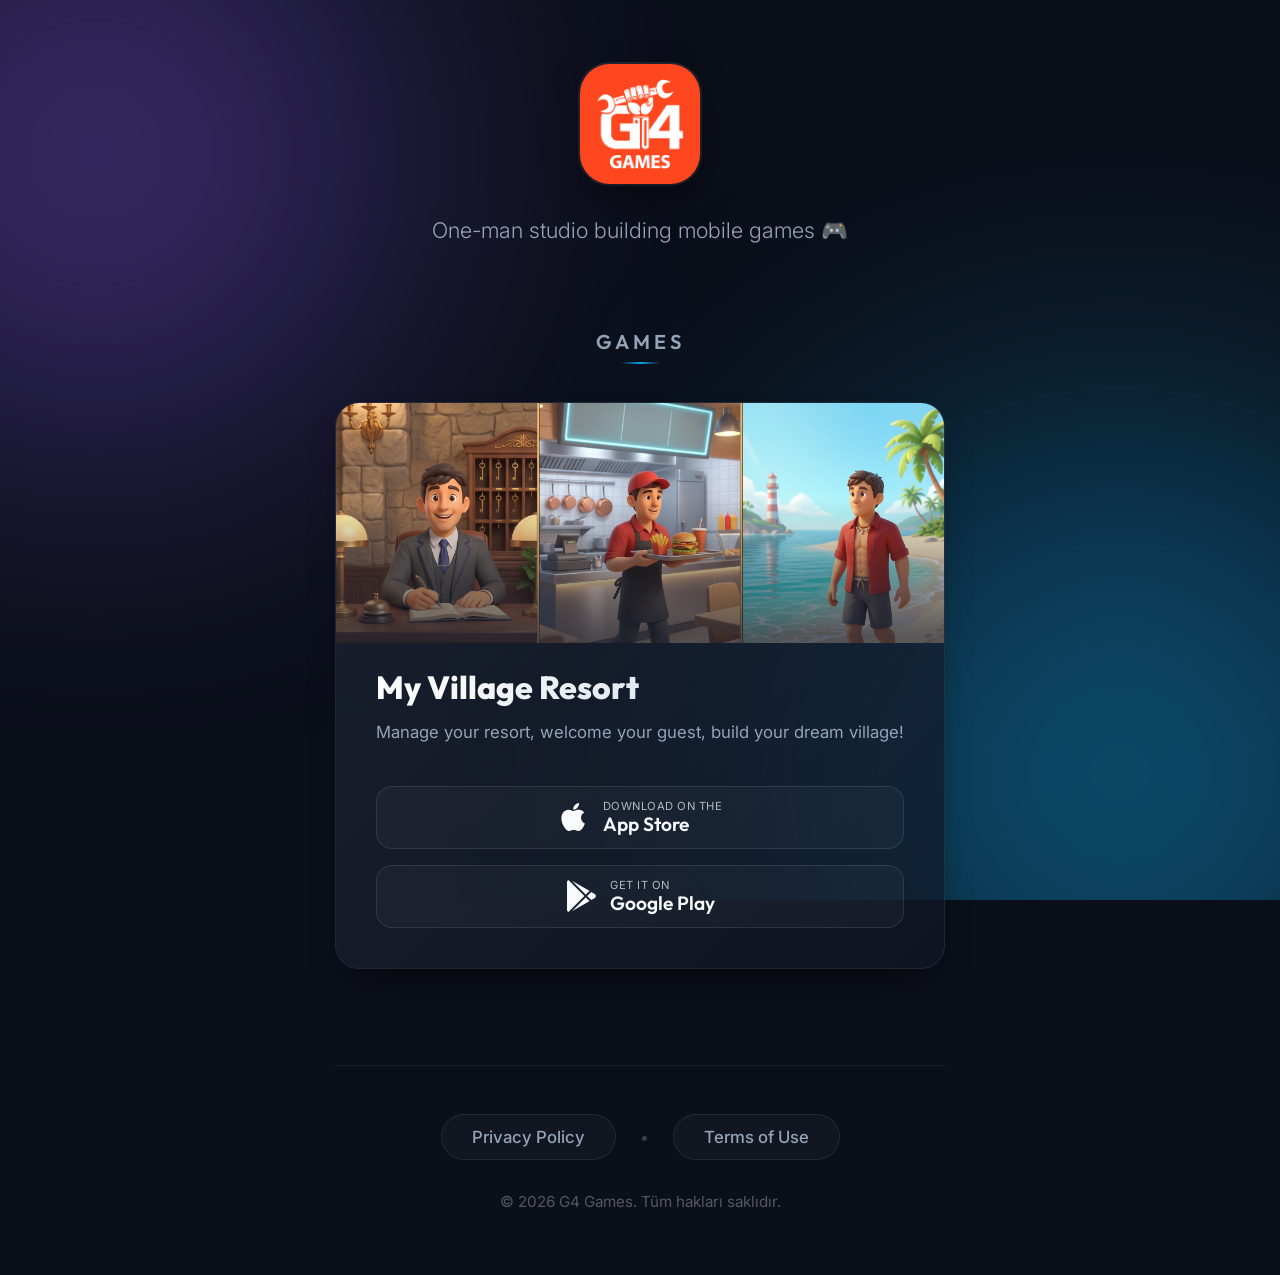
==== index.html @ 2a181181 "update" ====
<!DOCTYPE html>
<html lang="tr">
<head>
    <meta charset="UTF-8">
    <meta name="viewport" content="width=device-width, initial-scale=1.0">
    <title>G4 Games</title>
    <meta name="description" content="One-man studio building mobile games 🎮">
    <link rel="stylesheet" href="styles.css">
    <link rel="preconnect" href="https://fonts.googleapis.com">
    <link rel="preconnect" href="https://fonts.gstatic.com" crossorigin>
    <link href="https://fonts.googleapis.com/css2?family=Inter:wght@300;400;600;800&family=Outfit:wght@300;400;600;800&display=swap" rel="stylesheet">
    <link rel="stylesheet" href="https://cdnjs.cloudflare.com/ajax/libs/font-awesome/6.4.0/css/all.min.css">
</head>
<body>
    <div class="background-effects">
        <div class="glow-circle-1"></div>
        <div class="glow-circle-2"></div>
    </div>

    <main class="container">
        <!-- Header Section -->
        <header class="header">
            <div class="logo-container">
                <img src="assets/g4games_logo.png" alt="G4 Games Logo" class="main-logo">
            </div>
            <p class="bio">One-man studio building mobile games 🎮</p>
        </header>

        <!-- Games Section -->
        <section class="games-section">
            <h2 class="section-title">Games</h2>
            
            <div class="games-grid">
                <!-- Game 1 -->
                <div class="game-card">
                    <div class="game-image bg-game-1"></div>
                    <div class="game-content">
                        <h3 class="game-title">My Village Resort</h3>
                        <p class="game-desc">Manage your resort, welcome your guest, build your dream village!</p>
                        <div class="store-links">
                            <a href="#" class="store-btn apple" aria-label="App Store'dan İndir">
                                <i class="fab fa-apple"></i>
                                <span class="btn-text">
                                    <span class="btn-small">Download on the</span>
                                    <span class="btn-large">App Store</span>
                                </span>
                            </a>
                            <a href="#" class="store-btn google" aria-label="Google Play'den Al">
                                <i class="fab fa-google-play"></i>
                                <span class="btn-text">
                                    <span class="btn-small">GET IT ON</span>
                                    <span class="btn-large">Google Play</span>
                                </span>
                            </a>
                        </div>
                    </div>
                </div>

                <!-- Game 2 -->
                
                
                
        </section>

        <!-- Footer -->
        <footer class="footer">
            <div class="footer-links">
                <a href="privacy-policy.html" class="footer-link">Privacy Policy</a>
                <span class="divider">•</span>
                <a href="terms-of-use.html" class="footer-link">Terms of Use</a>
            </div>
            <p class="copyright">© 2026 G4 Games. Tüm hakları saklıdır.</p>
        </footer>
    </main>
</body>
</html>
---- styles.css ----
:root {
    --bg-color: #0b0f19;
    --card-bg: rgba(17, 24, 39, 0.7);
    --text-main: #f8fafc;
    --text-muted: #94a3b8;
    --accent: #0ea5e9;
    --accent-glow: rgba(14, 165, 233, 0.4);
    --secondary-accent: #8b5cf6;
    
    --border-radius: 24px;
    --transition: all 0.4s cubic-bezier(0.25, 1, 0.5, 1);
}

* {
    margin: 0;
    padding: 0;
    box-sizing: border-box;
}

body {
    font-family: 'Inter', sans-serif;
    background-color: var(--bg-color);
    color: var(--text-main);
    min-height: 100vh;
    display: flex;
    flex-direction: column;
    overflow-x: hidden;
    position: relative;
}

h1, h2, h3, h4, .btn-large {
    font-family: 'Outfit', sans-serif;
}

/* Background Effects */
.background-effects {
    position: fixed;
    top: 0;
    left: 0;
    width: 100vw;
    height: 100vh;
    z-index: -1;
    overflow: hidden;
    pointer-events: none;
}

.glow-circle-1, .glow-circle-2 {
    position: absolute;
    border-radius: 50%;
    filter: blur(140px);
    opacity: 0.4;
    animation: float 25s infinite alternate ease-in-out;
}

.glow-circle-1 {
    width: 45vw;
    height: 45vw;
    background: var(--secondary-accent);
    top: -15%;
    left: -15%;
}

.glow-circle-2 {
    width: 55vw;
    height: 55vw;
    background: var(--accent);
    bottom: -25%;
    right: -15%;
    animation-delay: -7s;
}

@keyframes float {
    0% { transform: translate(0, 0) scale(1); }
    100% { transform: translate(15%, 20%) scale(1.15); }
}

/* Container */
.container {
    max-width: 1100px;
    margin: 0 auto;
    padding: 4rem 1.5rem;
    flex: 1;
    display: flex;
    flex-direction: column;
    align-items: center;
}

/* Header */
.header {
    text-align: center;
    margin-bottom: 5rem;
    animation: fadeDown 1.2s ease-out forwards;
}

.logo-container {
    margin-bottom: 1.5rem;
    display: inline-block;
    position: relative;
}

.logo-container::after {
    content: '';
    position: absolute;
    top: 50%;
    left: 50%;
    transform: translate(-50%, -50%);
    width: 120%;
    height: 120%;
    background: radial-gradient(circle, var(--accent-glow) 0%, transparent 70%);
    z-index: -1;
    opacity: 0;
    transition: opacity 0.5s ease;
}

.logo-container:hover::after {
    opacity: 1;
}

.main-logo {
    width: 120px;
    height: 120px;
    border-radius: 30px;
    object-fit: cover;
    box-shadow: 0 15px 35px rgba(0, 0, 0, 0.4), 0 0 0 2px rgba(255, 255, 255, 0.1);
    transition: var(--transition);
}

.main-logo:hover {
    transform: scale(1.05) translateY(-5px);
    box-shadow: 0 20px 40px rgba(0, 0, 0, 0.5), 0 0 0 2px rgba(255, 255, 255, 0.2);
}

.bio {
    font-size: 1.35rem;
    color: var(--text-muted);
    max-width: 650px;
    margin: 0 auto;
    line-height: 1.7;
    font-weight: 300;
}

/* Games Section */
.games-section {
    width: 100%;
    margin-bottom: 6rem;
    animation: fadeUp 1.2s ease-out 0.3s forwards;
    opacity: 0;
}

.section-title {
    font-size: 1.25rem;
    text-transform: uppercase;
    letter-spacing: 4px;
    color: var(--text-muted);
    text-align: center;
    margin-bottom: 3rem;
    font-weight: 600;
    position: relative;
    display: inline-block;
    left: 50%;
    transform: translateX(-50%);
}

.section-title::after {
    content: '';
    position: absolute;
    bottom: -10px;
    left: 50%;
    transform: translateX(-50%);
    width: 40px;
    height: 2px;
    background: linear-gradient(90deg, transparent, var(--accent), transparent);
}

.games-grid {
    display: grid;
    grid-template-columns: repeat(auto-fit, minmax(320px, 1fr));
    gap: 3rem;
}

/* Game Card */
.game-card {
    background: var(--card-bg);
    border: 1px solid rgba(255, 255, 255, 0.08);
    border-radius: var(--border-radius);
    overflow: hidden;
    backdrop-filter: blur(25px);
    -webkit-backdrop-filter: blur(25px);
    transition: var(--transition);
    box-shadow: 0 20px 40px -20px rgba(0, 0, 0, 0.7);
    display: flex;
    flex-direction: column;
    position: relative;
}

.game-card::before {
    content: '';
    position: absolute;
    top: 0;
    left: 0;
    width: 100%;
    height: 100%;
    background: linear-gradient(135deg, rgba(255,255,255,0.05) 0%, transparent 100%);
    pointer-events: none;
    z-index: 1;
}

.game-card:hover {
    transform: translateY(-12px);
    border-color: rgba(255, 255, 255, 0.15);
    box-shadow: 0 30px 60px -20px rgba(0, 0, 0, 0.9), 0 0 30px rgba(14, 165, 233, 0.15);
}

.game-image {
    height: 240px;
    background-size: cover;
    background-position: center;
    background-color: #1e293b;
    position: relative;
}

.game-image::after {
    content: '';
    position: absolute;
    bottom: 0;
    left: 0;
    width: 100%;
    height: 60%;
    background: linear-gradient(to top, var(--card-bg) 5%, transparent);
}

.bg-game-1 {
    background-image: url('assets/my-village-resort.png');
}

.bg-game-2 {
    background-image: url('assets/cosmic_puzzle.jpg');
}

.game-content {
    padding: 1.5rem 2.5rem 2.5rem 2.5rem;
    flex: 1;
    display: flex;
    flex-direction: column;
    position: relative;
    z-index: 2;
}

.game-title {
    font-size: 2rem;
    margin-bottom: 0.75rem;
    font-weight: 800;
    background: linear-gradient(135deg, #fff, #cbd5e1);
    -webkit-background-clip: text;
    -webkit-text-fill-color: transparent;
}

.game-desc {
    color: var(--text-muted);
    font-size: 1.05rem;
    line-height: 1.6;
    margin-bottom: 2.5rem;
    flex: 1;
}

/* Store Buttons */
.store-links {
    display: flex;
    flex-direction: column;
    gap: 1rem;
}

.store-btn {
    display: flex;
    align-items: center;
    justify-content: center;
    gap: 15px;
    padding: 12px 24px;
    background: rgba(255, 255, 255, 0.03);
    border: 1px solid rgba(255, 255, 255, 0.1);
    border-radius: 16px;
    color: var(--text-main);
    text-decoration: none;
    transition: var(--transition);
    position: relative;
    overflow: hidden;
}

.store-btn::before {
    content: '';
    position: absolute;
    top: 0;
    left: -100%;
    width: 100%;
    height: 100%;
    background: linear-gradient(90deg, transparent, rgba(255,255,255,0.05), transparent);
    transition: left 0.5s ease;
}

.store-btn:hover::before {
    left: 100%;
}

.store-btn:hover {
    background: rgba(255, 255, 255, 0.08);
    transform: translateY(-3px);
    border-color: rgba(255, 255, 255, 0.2);
}

.store-btn i {
    font-size: 2rem;
    width: 30px;
    text-align: center;
}

.btn-text {
    display: flex;
    flex-direction: column;
    align-items: flex-start;
}

.btn-small {
    font-size: 0.7rem;
    opacity: 0.7;
    text-transform: uppercase;
    letter-spacing: 0.5px;
}

.btn-large {
    font-size: 1.2rem;
    font-weight: 600;
    line-height: 1.2;
}

/* Footer */
.footer {
    width: 100%;
    margin-top: auto;
    padding-top: 3rem;
    border-top: 1px solid rgba(255, 255, 255, 0.05);
    text-align: center;
    animation: fadeUp 1.2s ease-out 0.6s forwards;
    opacity: 0;
}

.footer-links {
    display: flex;
    justify-content: center;
    align-items: center;
    gap: 1.5rem;
    margin-bottom: 2rem;
}

.footer-link {
    color: var(--text-muted);
    text-decoration: none;
    font-size: 1.05rem;
    font-weight: 500;
    padding: 12px 30px;
    background: rgba(255, 255, 255, 0.03);
    border-radius: 50px;
    border: 1px solid rgba(255, 255, 255, 0.08);
    transition: var(--transition);
}

.footer-link:hover {
    background: var(--accent);
    color: white;
    border-color: var(--accent);
    box-shadow: 0 0 20px var(--accent-glow);
    transform: translateY(-2px);
}

.divider {
    color: rgba(255, 255, 255, 0.2);
}

.copyright {
    color: rgba(255, 255, 255, 0.3);
    font-size: 0.95rem;
}

/* Animations */
@keyframes fadeDown {
    from {
        opacity: 0;
        transform: translateY(-30px);
    }
    to {
        opacity: 1;
        transform: translateY(0);
    }
}

@keyframes fadeUp {
    from {
        opacity: 0;
        transform: translateY(30px);
    }
    to {
        opacity: 1;
        transform: translateY(0);
    }
}

/* Responsive */
@media (max-width: 768px) {
    .container { padding: 3rem 1.25rem; }
    .main-logo { width: 100px; height: 100px; }
    .bio { font-size: 1.15rem; }
    .games-grid { gap: 2rem; }
    
    .footer-links {
        flex-direction: column;
        gap: 1rem;
    }
    
    .divider { display: none; }
    
    .footer-link {
        width: 100%;
        max-width: 300px;
    }
}
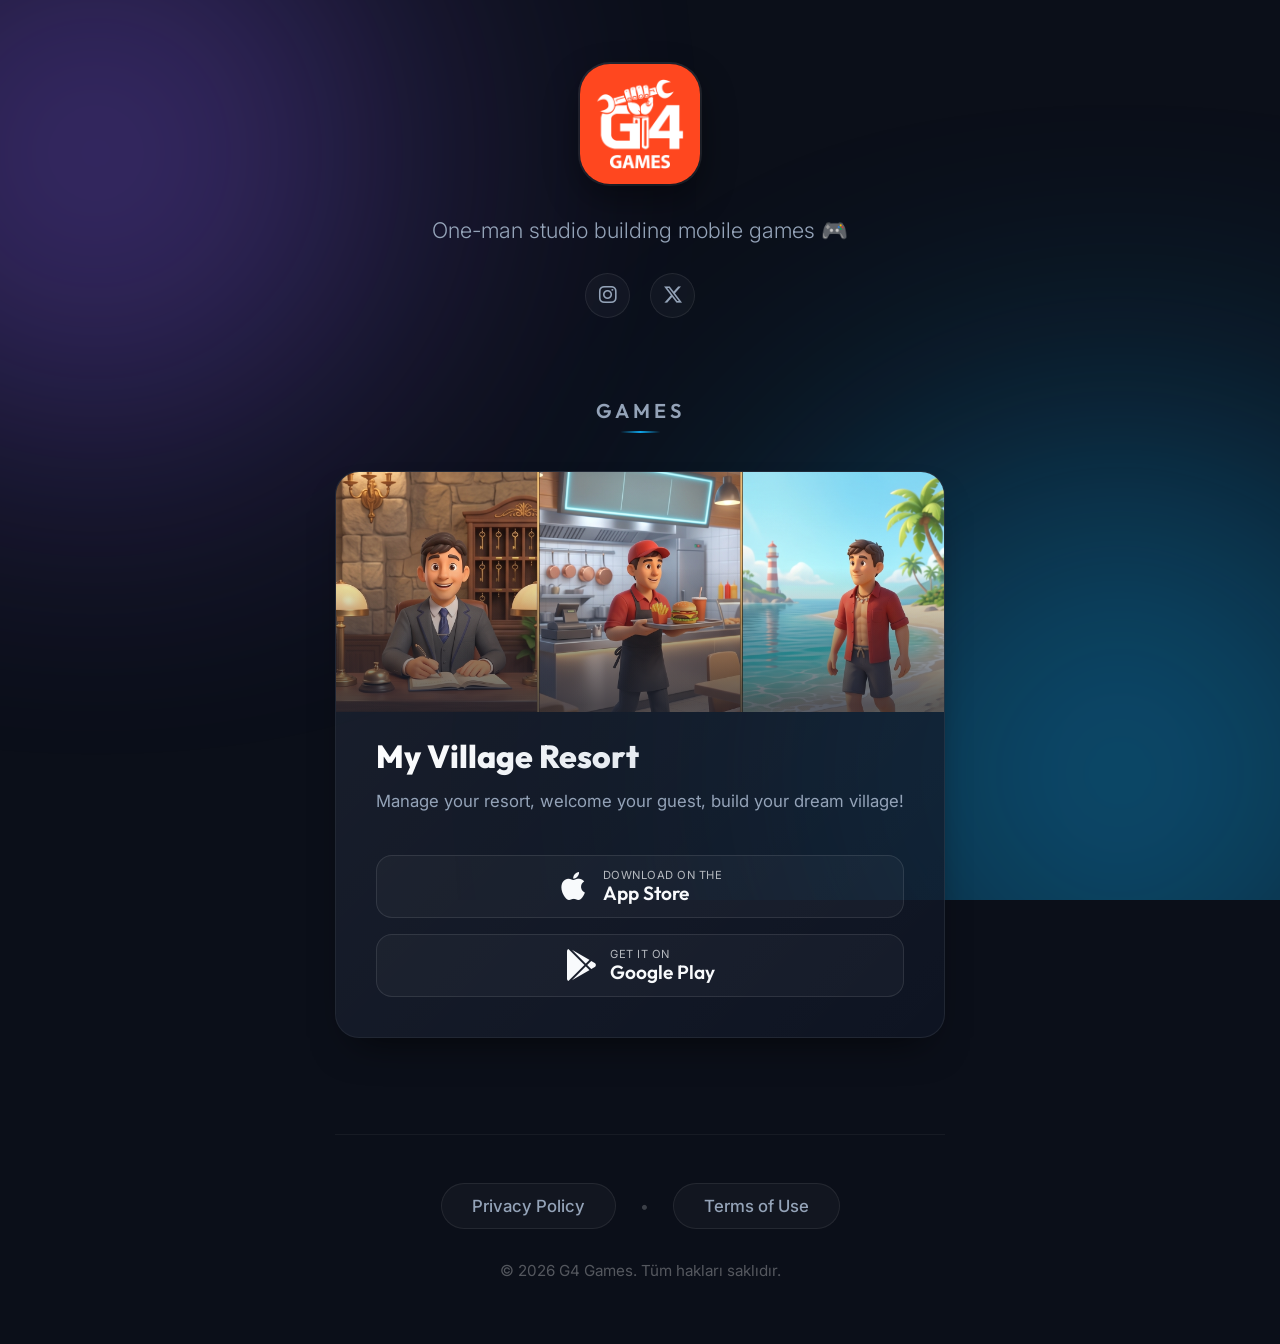
==== commit f539e29e: "update" ====
--- a/index.html
+++ b/index.html
@@ -4,12 +4,13 @@
     <meta charset="UTF-8">
     <meta name="viewport" content="width=device-width, initial-scale=1.0">
     <title>G4 Games</title>
+    <link rel="icon" type="image/png" href="assets/g4games_title_logo.png">
     <meta name="description" content="One-man studio building mobile games 🎮">
     <link rel="stylesheet" href="styles.css">
     <link rel="preconnect" href="https://fonts.googleapis.com">
     <link rel="preconnect" href="https://fonts.gstatic.com" crossorigin>
     <link href="https://fonts.googleapis.com/css2?family=Inter:wght@300;400;600;800&family=Outfit:wght@300;400;600;800&display=swap" rel="stylesheet">
-    <link rel="stylesheet" href="https://cdnjs.cloudflare.com/ajax/libs/font-awesome/6.4.0/css/all.min.css">
+    <link rel="stylesheet" href="https://cdnjs.cloudflare.com/ajax/libs/font-awesome/6.5.1/css/all.min.css">
 </head>
 <body>
     <div class="background-effects">
@@ -24,6 +25,14 @@
                 <img src="assets/g4games_logo.png" alt="G4 Games Logo" class="main-logo">
             </div>
             <p class="bio">One-man studio building mobile games 🎮</p>
+            <div class="social-links">
+                <a href="https://www.instagram.com/g4gameshq/" class="social-btn" aria-label="Instagram" target="_blank">
+                    <i class="fab fa-instagram"></i>
+                </a>
+                <a href="https://x.com/g4gameshq" class="social-btn" aria-label="Twitter" target="_blank">
+                    <i class="fa-brands fa-x-twitter"></i>
+                </a>
+            </div>
         </header>
 
         <!-- Games Section -->
--- a/styles.css
+++ b/styles.css
@@ -139,6 +139,37 @@
     font-weight: 300;
 }
 
+/* Social Links */
+.social-links {
+    display: flex;
+    justify-content: center;
+    gap: 1.25rem;
+    margin-top: 1.5rem;
+}
+
+.social-btn {
+    display: flex;
+    align-items: center;
+    justify-content: center;
+    width: 45px;
+    height: 45px;
+    border-radius: 50%;
+    background: rgba(255, 255, 255, 0.03);
+    color: var(--text-muted);
+    font-size: 1.25rem;
+    text-decoration: none;
+    transition: var(--transition);
+    border: 1px solid rgba(255, 255, 255, 0.08);
+}
+
+.social-btn:hover {
+    background: var(--accent);
+    color: white;
+    border-color: var(--accent);
+    box-shadow: 0 0 15px var(--accent-glow);
+    transform: translateY(-3px);
+}
+
 /* Games Section */
 .games-section {
     width: 100%;
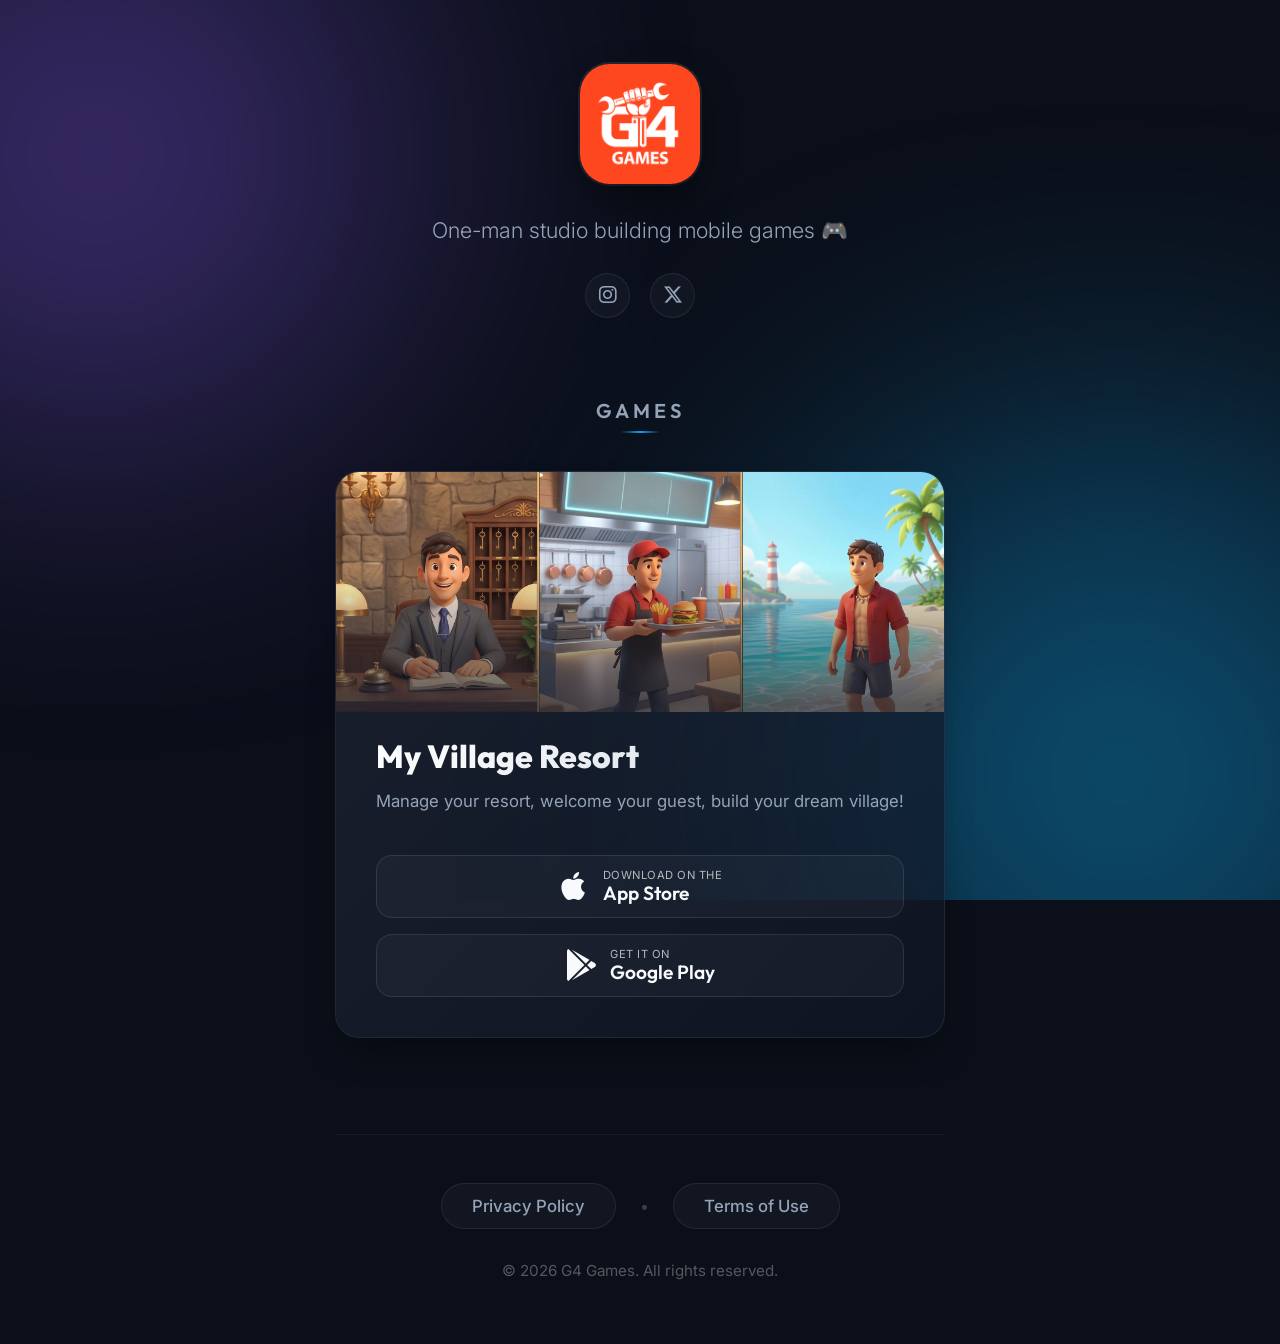
==== commit 4e8b7e24: "Update index.html" ====
--- a/index.html
+++ b/index.html
@@ -78,7 +78,7 @@
                 <span class="divider">•</span>
                 <a href="terms-of-use.html" class="footer-link">Terms of Use</a>
             </div>
-            <p class="copyright">© 2026 G4 Games. Tüm hakları saklıdır.</p>
+            <p class="copyright">© 2026 G4 Games. All rights reserved.</p>
         </footer>
     </main>
 </body>
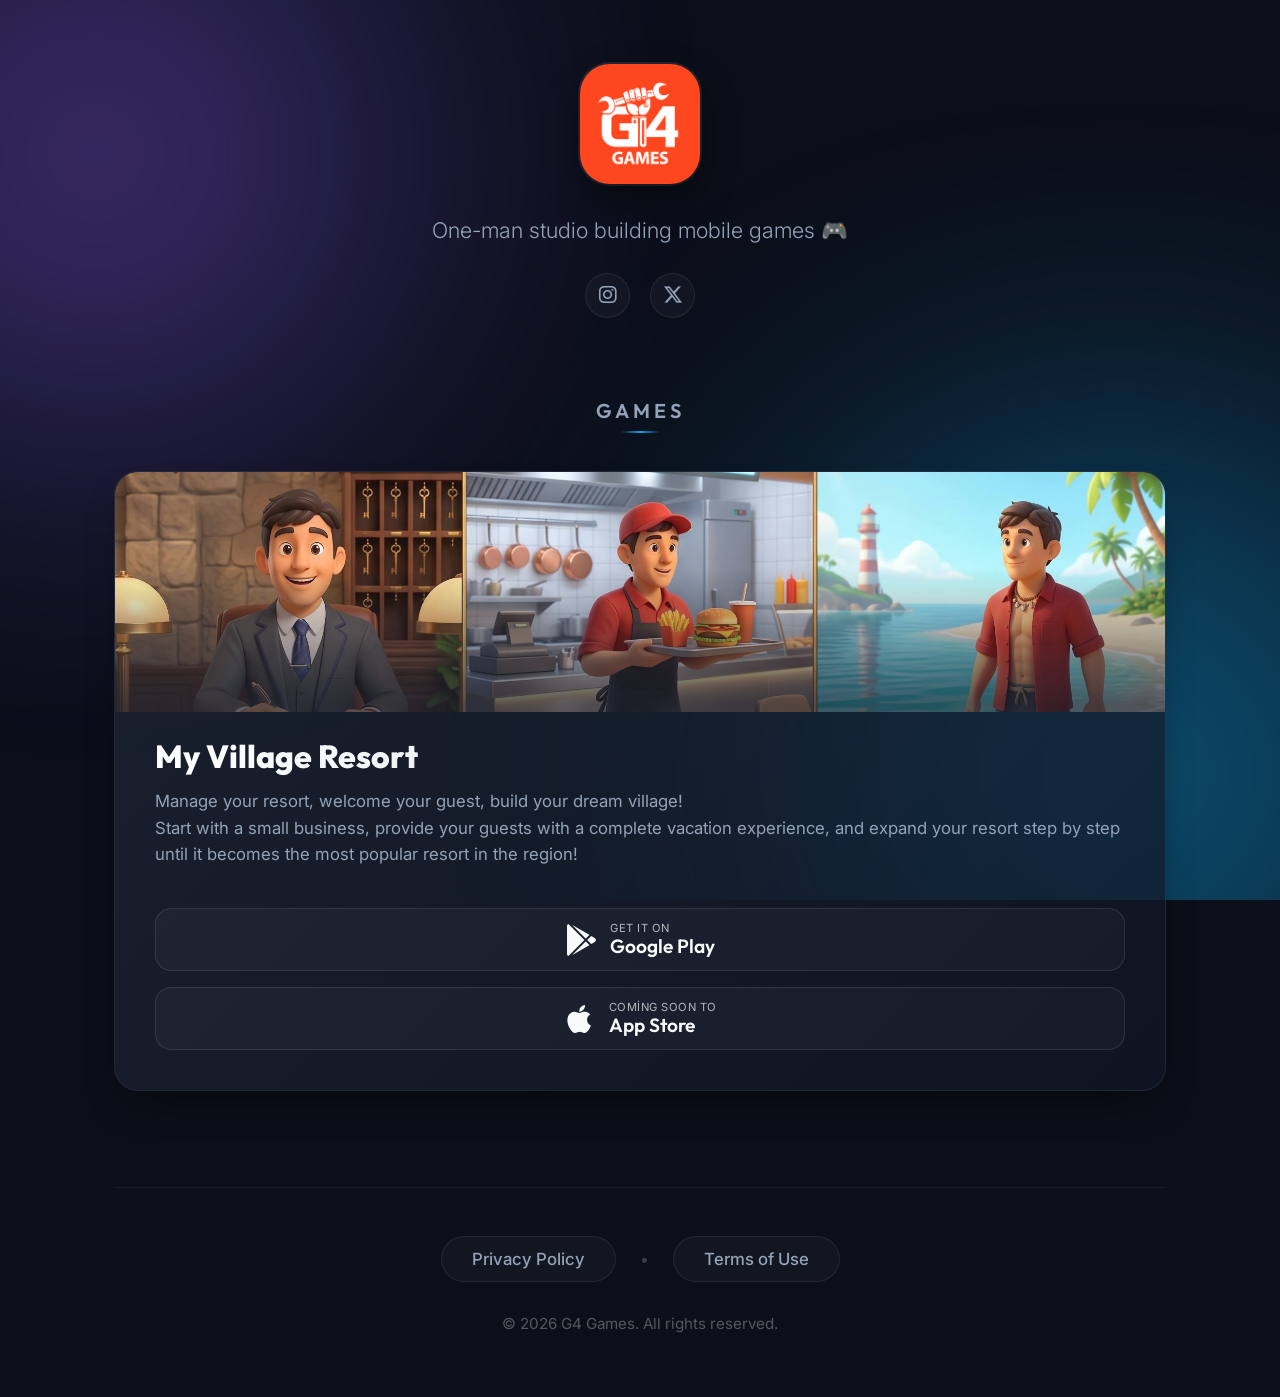
==== commit 5e5afeae: "Update index.html" ====
--- a/index.html
+++ b/index.html
@@ -3,6 +3,7 @@
 <head>
     <meta charset="UTF-8">
     <meta name="viewport" content="width=device-width, initial-scale=1.0">
+    <meta name="google-site-verification" content="-va3W08e52wFTcEgZz8DZ5euSQe738PqaDjlZA-U81c" />
     <title>G4 Games</title>
     <link rel="icon" type="image/png" href="assets/g4games_title_logo.png">
     <meta name="description" content="One-man studio building mobile games 🎮">
@@ -45,20 +46,20 @@
                     <div class="game-image bg-game-1"></div>
                     <div class="game-content">
                         <h3 class="game-title">My Village Resort</h3>
-                        <p class="game-desc">Manage your resort, welcome your guest, build your dream village!</p>
+                        <p class="game-desc">Manage your resort, welcome your guest, build your dream village!<br>Start with a small business, provide your guests with a complete vacation experience, and expand your resort step by step until it becomes the most popular resort in the region!</p>
                         <div class="store-links">
-                            <a href="#" class="store-btn apple" aria-label="App Store'dan İndir">
-                                <i class="fab fa-apple"></i>
-                                <span class="btn-text">
-                                    <span class="btn-small">Download on the</span>
-                                    <span class="btn-large">App Store</span>
-                                </span>
-                            </a>
-                            <a href="#" class="store-btn google" aria-label="Google Play'den Al">
+                            <a href="https://play.google.com/store/apps/details?id=com.g4games.villageresort" class="store-btn google" aria-label="Google Play'den Al">
                                 <i class="fab fa-google-play"></i>
                                 <span class="btn-text">
                                     <span class="btn-small">GET IT ON</span>
                                     <span class="btn-large">Google Play</span>
+                                </span>
+                            </a>
+                            <a href="#" class="store-btn apple" aria-label="App Store'dan İndir">
+                                <i class="fab fa-apple"></i>
+                                <span class="btn-text">
+                                    <span class="btn-small">Coming Soon to</span>
+                                    <span class="btn-large">App Store</span>
                                 </span>
                             </a>
                         </div>
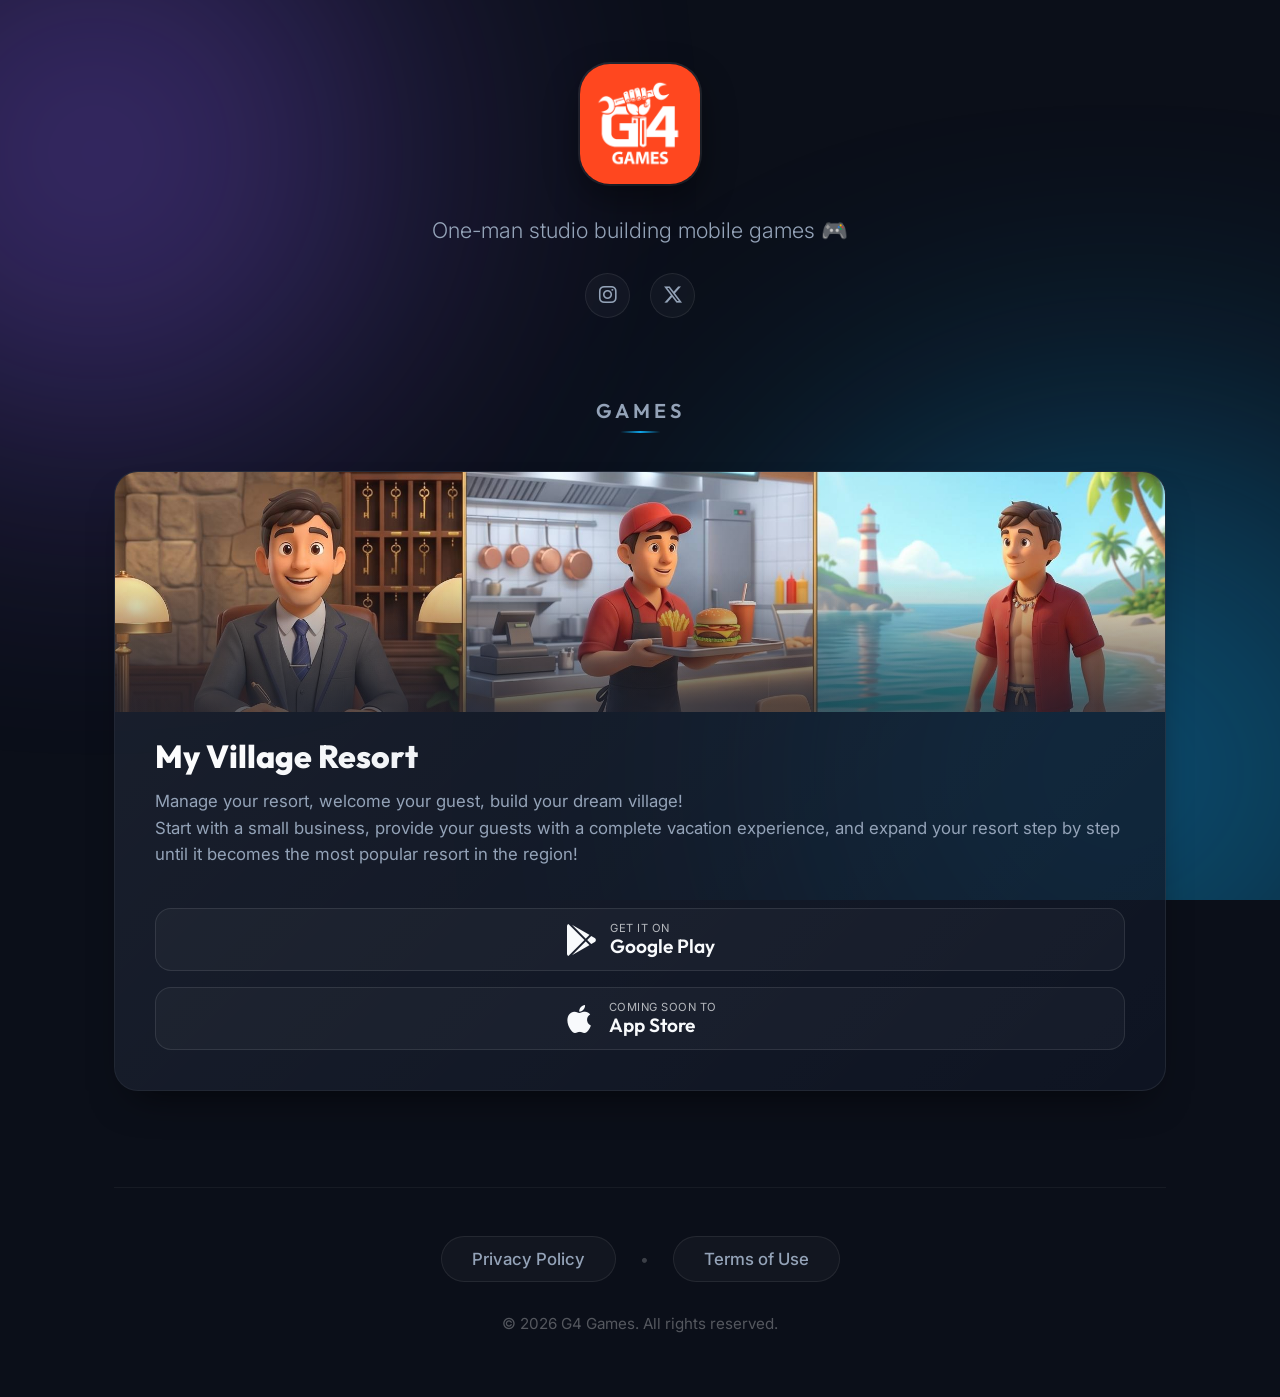
==== commit 986b9d0f: "Update index.html" ====
--- a/index.html
+++ b/index.html
@@ -58,7 +58,7 @@
                             <a href="#" class="store-btn apple" aria-label="App Store'dan İndir">
                                 <i class="fab fa-apple"></i>
                                 <span class="btn-text">
-                                    <span class="btn-small">Coming Soon to</span>
+                                    <span class="btn-small">COMING SOON TO</span>
                                     <span class="btn-large">App Store</span>
                                 </span>
                             </a>
